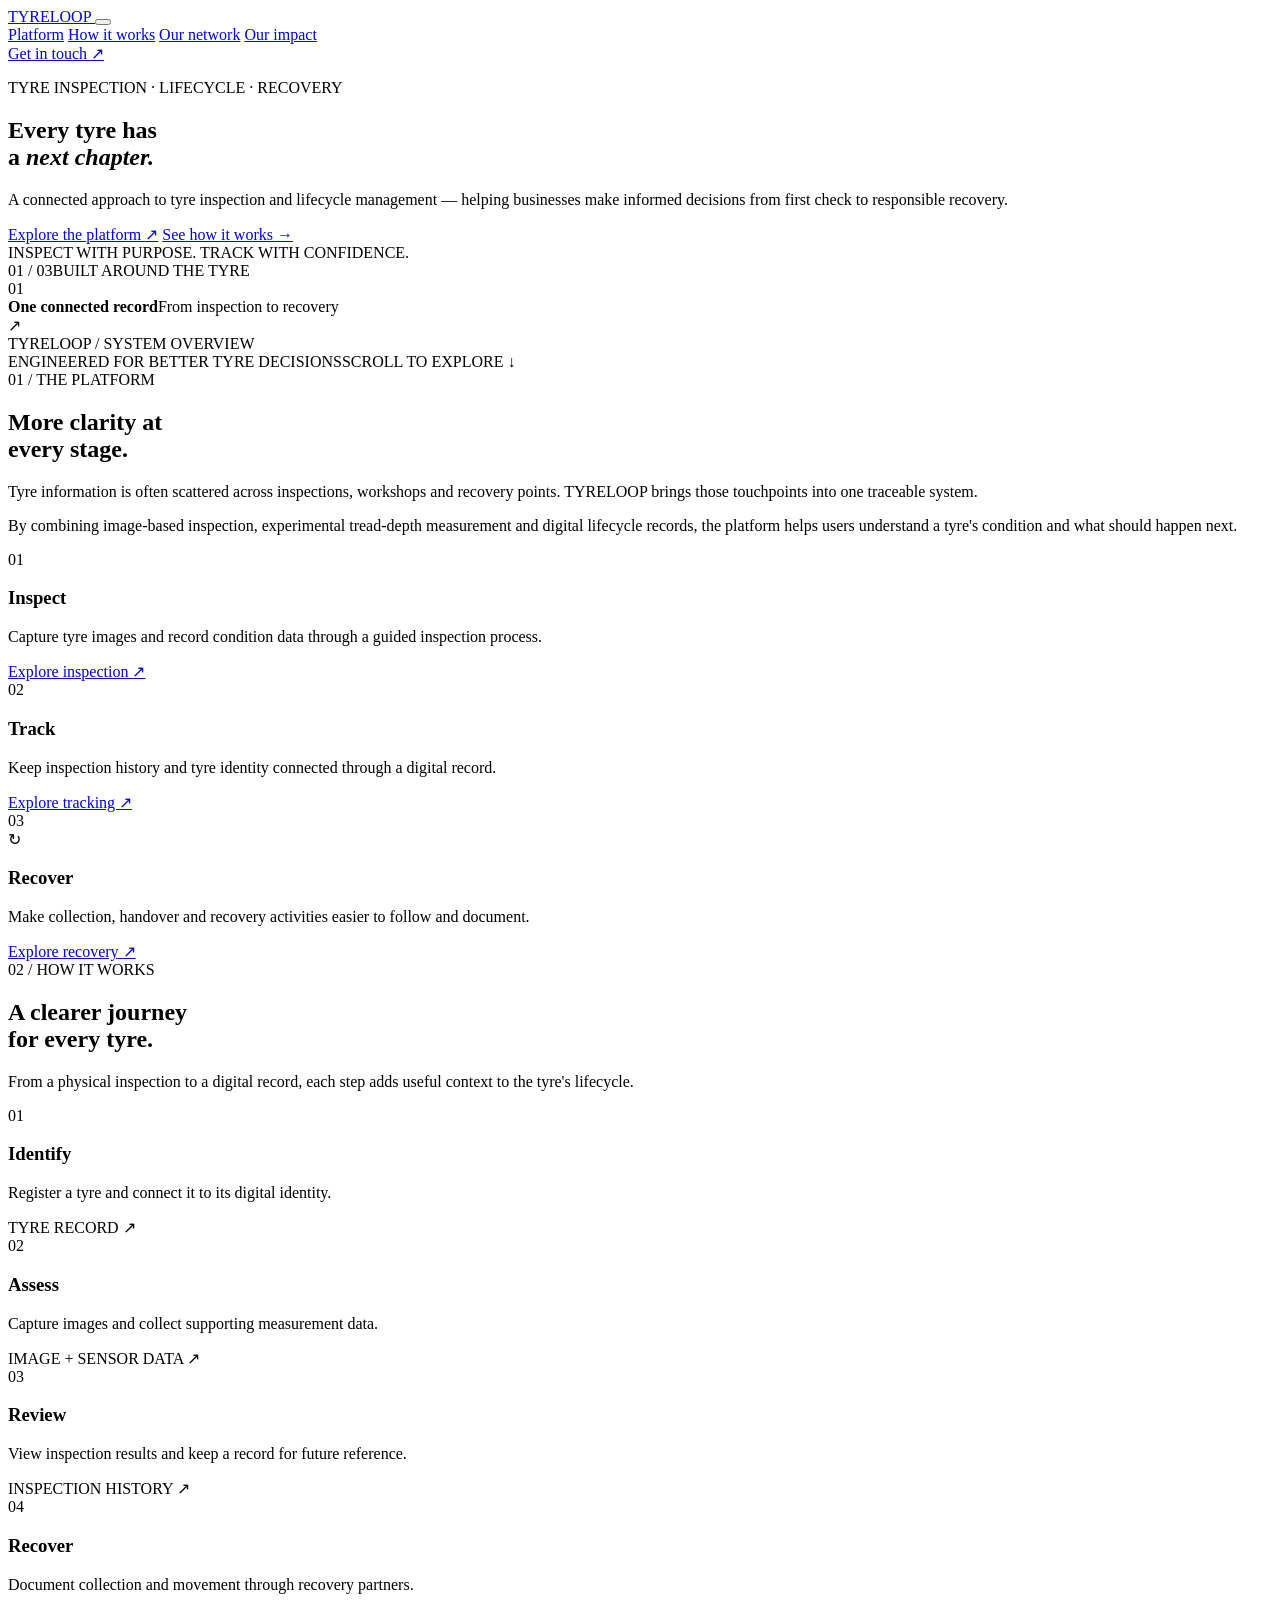
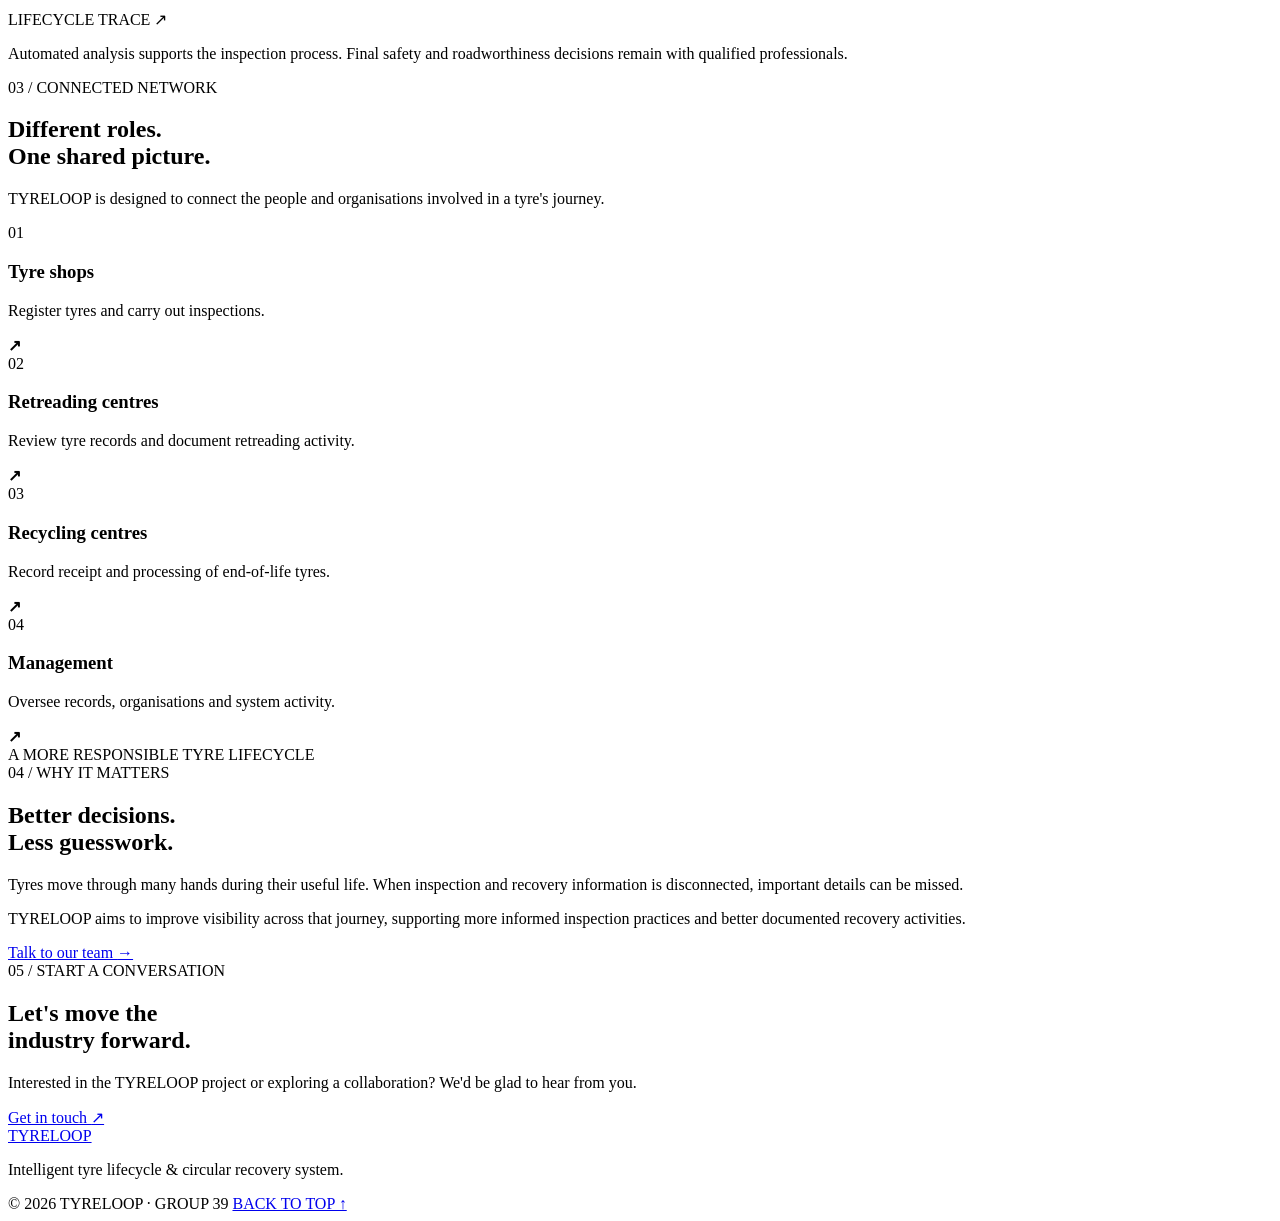
==== frontend/index.html @ 91b13e03 "Landing_Page" ====
<!DOCTYPE html>
<html lang="en">
<head>
  <meta charset="UTF-8">
  <meta name="viewport" content="width=device-width, initial-scale=1.0">
  <meta name="description" content="TYRELOOP brings tyre inspection, lifecycle records and recovery tracking into one connected platform.">
  <title>TYRELOOP — Smarter Tyre Lifecycle Management</title>
  <link rel="preconnect" href="https://fonts.googleapis.com">
  <link rel="preconnect" href="https://fonts.gstatic.com" crossorigin>
  <link href="https://fonts.googleapis.com/css2?family=DM+Sans:wght@400;500;600;700&family=Manrope:wght@400;500;600;700;800&display=swap" rel="stylesheet">
  <link rel="stylesheet" href="../assets/css/style.css">
</head>
<body>
  <header class="site-header">
    <a class="brand" href="#home" aria-label="TYRELOOP home">
      <span class="brand-mark"><span></span><span></span><span></span></span>
      <span>TYRELOOP</span>
    </a>
    <button class="menu-toggle" id="menuToggle" aria-label="Open navigation" aria-expanded="false">
      <span></span><span></span>
    </button>
    <nav class="main-nav" id="mainNav">
      <a href="#platform">Platform</a>
      <a href="#process">How it works</a>
      <a href="#network">Our network</a>
      <a href="#impact">Our impact</a>
    </nav>
    <a class="header-action" href="#contact">Get in touch <span>↗</span></a>
  </header>

  <main>
    <section class="hero" id="home">
      <div class="hero-copy">
        <p class="eyebrow"><span class="eyebrow-line"></span> TYRE INSPECTION · LIFECYCLE · RECOVERY</p>
        <h1>Every tyre has<br>a <em>next chapter.</em></h1>
        <p class="hero-description">A connected approach to tyre inspection and lifecycle management — helping businesses make informed decisions from first check to responsible recovery.</p>
        <div class="hero-actions">
          <a class="button button-dark" href="#platform">Explore the platform <span>↗</span></a>
          <a class="text-link" href="#process">See how it works <span>→</span></a>
        </div>
        <div class="hero-footnote">
          <span class="status-dot"></span>
          <span>INSPECT WITH PURPOSE. TRACK WITH CONFIDENCE.</span>
        </div>
      </div>
      <div class="hero-visual">
        <div class="hero-photo">
          <div class="photo-shade"></div>
          <div class="photo-caption"><span>01 / 03</span><span>BUILT AROUND THE TYRE</span></div>
        </div>
        <div class="visual-note">
          <span class="note-index">01</span>
          <div><strong>One connected record</strong><span>From inspection to recovery</span></div>
          <span class="note-arrow">↗</span>
        </div>
        <div class="vertical-label">TYRELOOP / SYSTEM OVERVIEW</div>
      </div>
      <div class="hero-bottom"><span>ENGINEERED FOR BETTER TYRE DECISIONS</span><span>SCROLL TO EXPLORE ↓</span></div>
    </section>

    <section class="intro section-pad" id="platform">
      <div class="section-kicker"><span>01</span> / THE PLATFORM</div>
      <div class="intro-content">
        <h2>More clarity at<br>every stage.</h2>
        <div class="intro-text">
          <p class="large-copy">Tyre information is often scattered across inspections, workshops and recovery points. TYRELOOP brings those touchpoints into one traceable system.</p>
          <p>By combining image-based inspection, experimental tread-depth measurement and digital lifecycle records, the platform helps users understand a tyre's condition and what should happen next.</p>
        </div>
      </div>
      <div class="capability-grid">
        <article class="capability">
          <span class="cap-number">01</span>
          <div class="cap-icon icon-scan"><span></span><span></span><span></span><span></span></div>
          <h3>Inspect</h3>
          <p>Capture tyre images and record condition data through a guided inspection process.</p>
          <a href="#process">Explore inspection <span>↗</span></a>
        </article>
        <article class="capability">
          <span class="cap-number">02</span>
          <div class="cap-icon icon-record"><span></span><span></span><span></span></div>
          <h3>Track</h3>
          <p>Keep inspection history and tyre identity connected through a digital record.</p>
          <a href="#process">Explore tracking <span>↗</span></a>
        </article>
        <article class="capability">
          <span class="cap-number">03</span>
          <div class="cap-icon icon-cycle">↻</div>
          <h3>Recover</h3>
          <p>Make collection, handover and recovery activities easier to follow and document.</p>
          <a href="#process">Explore recovery <span>↗</span></a>
        </article>
      </div>
    </section>

    <section class="process-section section-pad" id="process">
      <div class="section-kicker"><span>02</span> / HOW IT WORKS</div>
      <div class="process-heading">
        <h2>A clearer journey<br>for every tyre.</h2>
        <p>From a physical inspection to a digital record, each step adds useful context to the tyre's lifecycle.</p>
      </div>
      <div class="process-list">
        <article class="process-step">
          <span class="step-number">01</span>
          <div class="step-main"><h3>Identify</h3><p>Register a tyre and connect it to its digital identity.</p></div>
          <div class="step-detail">TYRE RECORD <span>↗</span></div>
        </article>
        <article class="process-step">
          <span class="step-number">02</span>
          <div class="step-main"><h3>Assess</h3><p>Capture images and collect supporting measurement data.</p></div>
          <div class="step-detail">IMAGE + SENSOR DATA <span>↗</span></div>
        </article>
        <article class="process-step">
          <span class="step-number">03</span>
          <div class="step-main"><h3>Review</h3><p>View inspection results and keep a record for future reference.</p></div>
          <div class="step-detail">INSPECTION HISTORY <span>↗</span></div>
        </article>
        <article class="process-step">
          <span class="step-number">04</span>
          <div class="step-main"><h3>Recover</h3><p>Document collection and movement through recovery partners.</p></div>
          <div class="step-detail">LIFECYCLE TRACE <span>↗</span></div>
        </article>
      </div>
      <p class="process-note">Automated analysis supports the inspection process. Final safety and roadworthiness decisions remain with qualified professionals.</p>
    </section>

    <section class="network-section section-pad" id="network">
      <div class="section-kicker"><span>03</span> / CONNECTED NETWORK</div>
      <div class="network-layout">
        <div>
          <h2>Different roles.<br>One shared picture.</h2>
          <p class="network-copy">TYRELOOP is designed to connect the people and organisations involved in a tyre's journey.</p>
        </div>
        <div class="network-cards">
          <div class="network-card"><span>01</span><div><h3>Tyre shops</h3><p>Register tyres and carry out inspections.</p></div><b>↗</b></div>
          <div class="network-card"><span>02</span><div><h3>Retreading centres</h3><p>Review tyre records and document retreading activity.</p></div><b>↗</b></div>
          <div class="network-card"><span>03</span><div><h3>Recycling centres</h3><p>Record receipt and processing of end-of-life tyres.</p></div><b>↗</b></div>
          <div class="network-card"><span>04</span><div><h3>Management</h3><p>Oversee records, organisations and system activity.</p></div><b>↗</b></div>
        </div>
      </div>
    </section>

    <section class="impact-section" id="impact">
      <div class="impact-image">
        <div class="impact-image-label">A MORE RESPONSIBLE TYRE LIFECYCLE</div>
      </div>
      <div class="impact-copy">
        <div class="section-kicker"><span>04</span> / WHY IT MATTERS</div>
        <h2>Better decisions.<br>Less guesswork.</h2>
        <p>Tyres move through many hands during their useful life. When inspection and recovery information is disconnected, important details can be missed.</p>
        <p>TYRELOOP aims to improve visibility across that journey, supporting more informed inspection practices and better documented recovery activities.</p>
        <a class="text-link" href="#contact">Talk to our team <span>→</span></a>
      </div>
    </section>

    <section class="contact-section section-pad" id="contact">
      <div class="section-kicker"><span>05</span> / START A CONVERSATION</div>
      <div class="contact-content">
        <h2>Let's move the<br>industry forward.</h2>
        <div>
          <p>Interested in the TYRELOOP project or exploring a collaboration? We'd be glad to hear from you.</p>
          <a class="button button-light" href="mailto:hello@tyreloop.lk">Get in touch <span>↗</span></a>
        </div>
      </div>
    </section>
  </main>

  <footer class="site-footer">
    <a class="brand footer-brand" href="#home">
      <span class="brand-mark"><span></span><span></span><span></span></span>
      <span>TYRELOOP</span>
    </a>
    <p>Intelligent tyre lifecycle & circular recovery system.</p>
    <span class="footer-meta">© 2026 TYRELOOP · GROUP 39</span>
    <a class="back-top" href="#home">BACK TO TOP ↑</a>
  </footer>

  <script src="assets/js/script.js"></script>
</body>
</html>
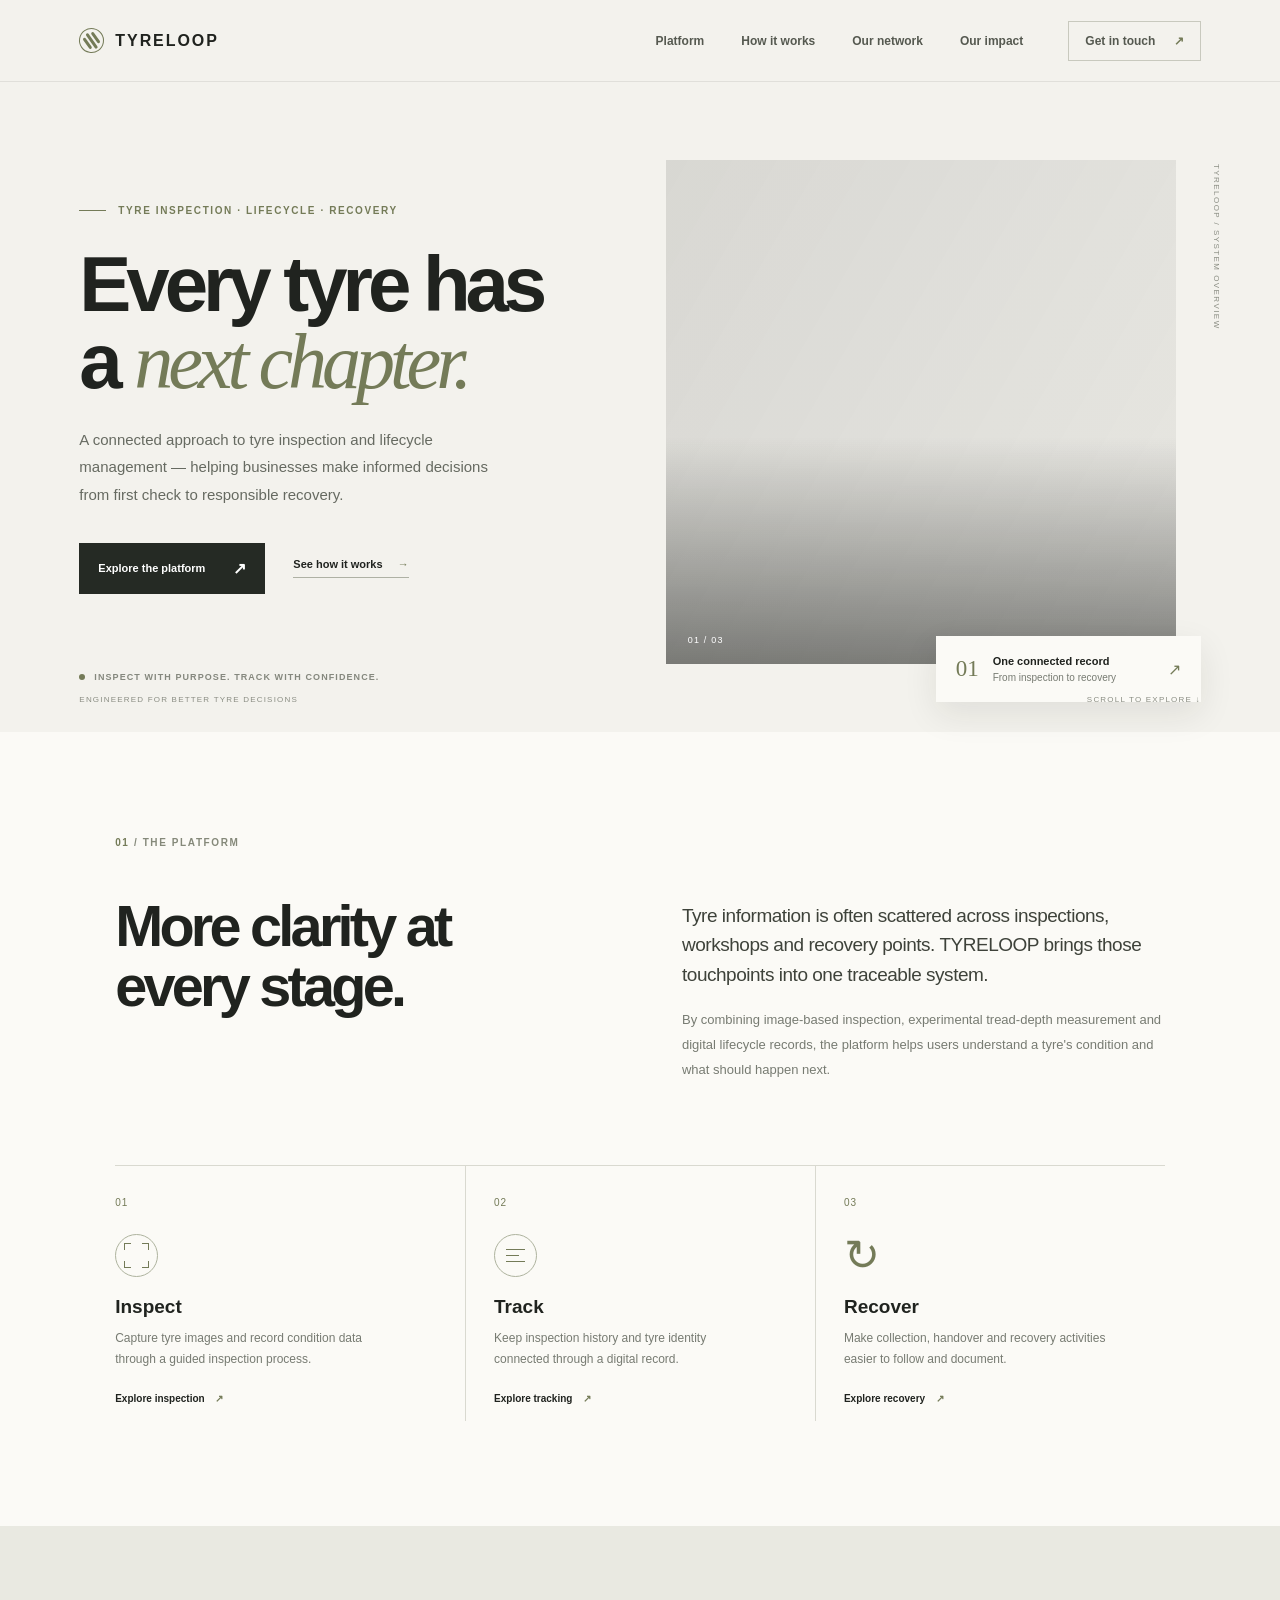
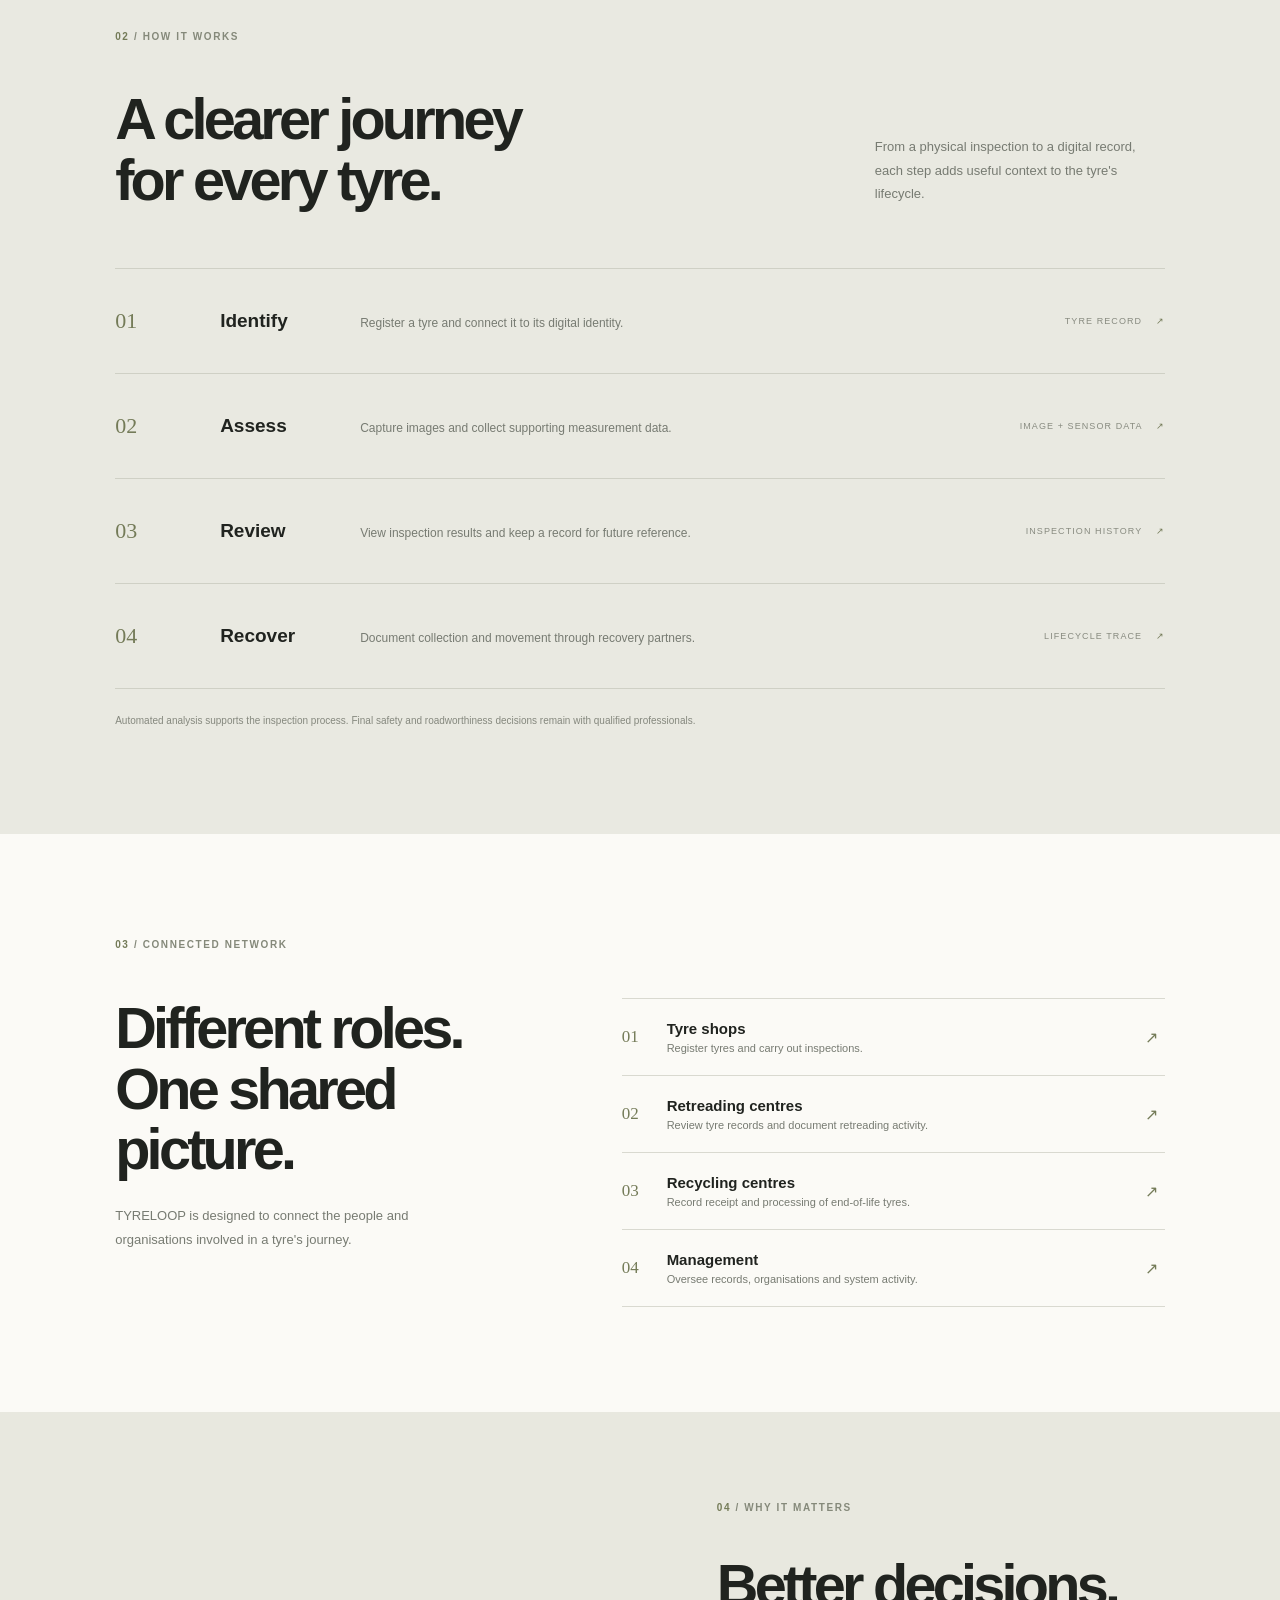
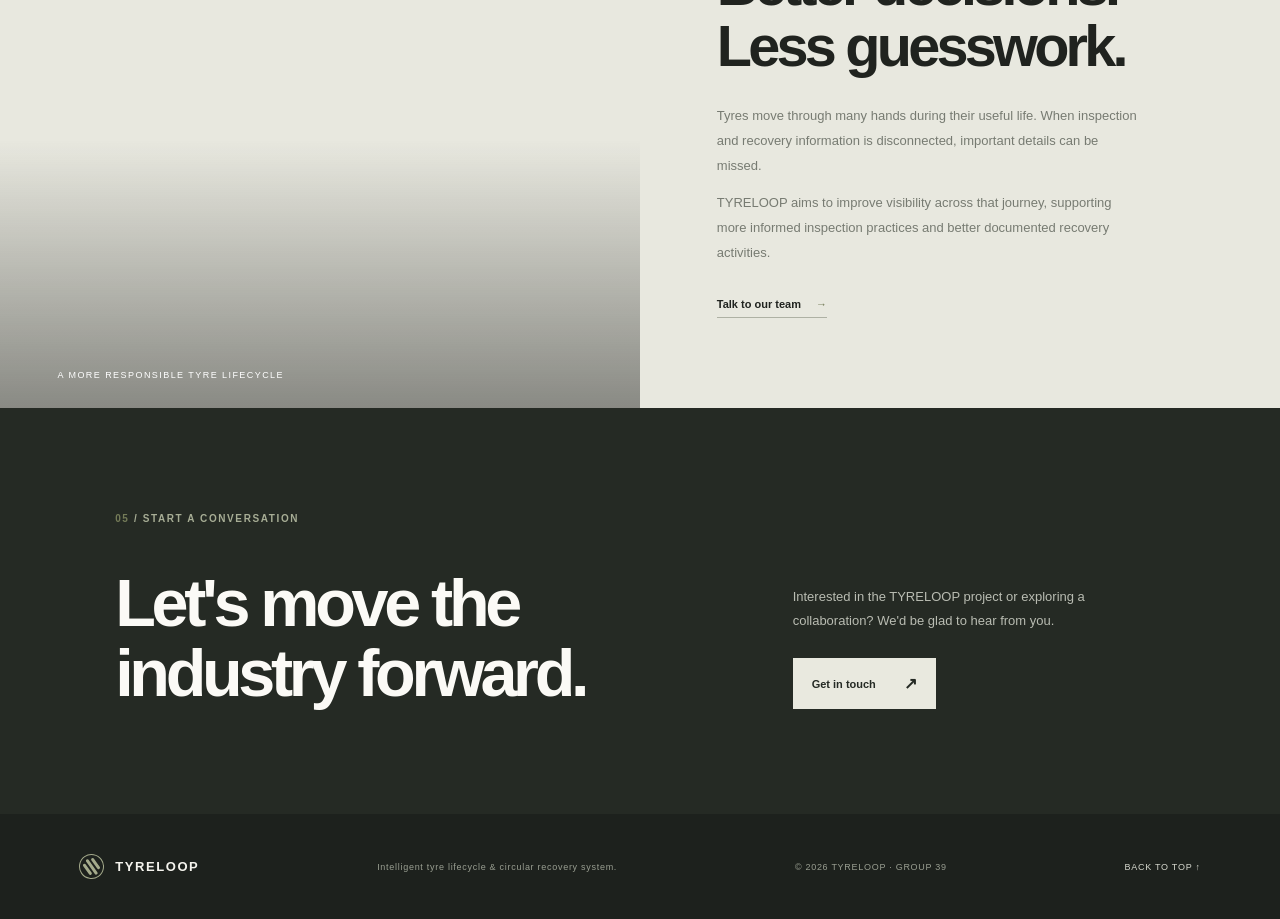
==== commit 3bdf2ca9: "update_1.3" ====
--- a/frontend/index.html
+++ b/frontend/index.html
@@ -8,7 +8,7 @@
   <link rel="preconnect" href="https://fonts.googleapis.com">
   <link rel="preconnect" href="https://fonts.gstatic.com" crossorigin>
   <link href="https://fonts.googleapis.com/css2?family=DM+Sans:wght@400;500;600;700&family=Manrope:wght@400;500;600;700;800&display=swap" rel="stylesheet">
-  <link rel="stylesheet" href="../assets/css/style.css">
+  <link rel="stylesheet" href="css/style.css">
 </head>
 <body>
   <header class="site-header">
@@ -174,6 +174,6 @@
     <a class="back-top" href="#home">BACK TO TOP ↑</a>
   </footer>
 
-  <script src="assets/js/script.js"></script>
+  <script src="js/script.js"></script>
 </body>
 </html>
--- a/frontend/css/style.css
+++ b/frontend/css/style.css
@@ -0,0 +1,182 @@
+@import url('https://fonts.googleapis.com/css2?family=DM+Sans:wght@400;500;600;700&family=Manrope:wght@400;500;600;700;800&display=swap');
+
+:root {
+  --ink: #20231f;
+  --muted: #777b72;
+  --paper: #f3f2ed;
+  --white: #fbfaf6;
+  --olive: #747b58;
+  --line: #d9d9d0;
+  --dark: #252a24;
+  --serif: Georgia, 'Times New Roman', serif;
+}
+
+* { box-sizing: border-box; }
+html { scroll-behavior: smooth; }
+body { margin: 0; background: var(--paper); color: var(--ink); font-family: 'DM Sans', sans-serif; }
+a { color: inherit; text-decoration: none; }
+button { font: inherit; }
+.site-header { height: 82px; padding: 0 6.2%; display: flex; align-items: center; justify-content: space-between; background: var(--paper); border-bottom: 1px solid rgba(32,35,31,.09); position: relative; z-index: 5; }
+.brand { display: inline-flex; align-items: center; gap: 11px; font-family: Manrope, sans-serif; font-size: 16px; font-weight: 800; letter-spacing: .12em; }
+.brand-mark { width: 25px; height: 25px; display: flex; align-items: center; justify-content: center; gap: 2px; border: 1px solid var(--olive); border-radius: 50%; transform: rotate(-35deg); }
+.brand-mark span { display: block; width: 3px; height: 13px; border-radius: 5px; background: var(--olive); }
+.brand-mark span:nth-child(2) { height: 18px; }
+.main-nav { display: flex; align-items: center; gap: 37px; margin-left: auto; margin-right: 45px; }
+.main-nav a, .header-action { font-size: 12px; font-weight: 600; color: #555950; transition: color .2s; }
+.main-nav a:hover, .header-action:hover { color: var(--olive); }
+.header-action { border: 1px solid #c8c9be; padding: 12px 16px; }
+.header-action span { margin-left: 15px; color: var(--olive); }
+.menu-toggle { display: none; }
+.hero { min-height: 650px; padding: 78px 6.2% 30px; display: grid; grid-template-columns: 1fr 1.03fr; column-gap: 6%; position: relative; }
+.hero-copy { padding-top: 45px; }
+.eyebrow, .section-kicker { font-size: 10px; letter-spacing: .16em; font-weight: 700; color: var(--olive); }
+.eyebrow { display: flex; align-items: center; gap: 12px; }
+.eyebrow-line { width: 27px; height: 1px; background: var(--olive); }
+h1, h2, h3, p { margin-top: 0; }
+h1, h2 { font-family: Manrope, sans-serif; letter-spacing: -.065em; font-weight: 600; }
+h1 { font-size: clamp(55px, 6.1vw, 88px); line-height: .99; margin: 30px 0 25px; }
+h1 em { color: var(--olive); font-family: var(--serif); font-weight: 400; }
+.hero-description { max-width: 440px; color: #666a61; font-size: 15px; line-height: 1.85; }
+.hero-actions { display: flex; align-items: center; gap: 28px; margin-top: 34px; }
+.button { display: inline-flex; align-items: center; justify-content: space-between; gap: 28px; padding: 16px 19px; font-size: 11px; font-weight: 700; transition: transform .2s, background .2s; }
+.button:hover { transform: translateY(-2px); }
+.button-dark { background: var(--dark); color: white; }
+.button-dark span, .button-light span { font-size: 16px; }
+.text-link { font-size: 11px; font-weight: 700; border-bottom: 1px solid #aeb1a4; padding-bottom: 7px; }
+.text-link span { margin-left: 12px; color: var(--olive); }
+.hero-footnote { display: flex; align-items: center; gap: 9px; margin-top: 78px; font-size: 9px; letter-spacing: .12em; color: #85887e; font-weight: 700; }
+.status-dot { width: 6px; height: 6px; border-radius: 50%; background: var(--olive); }
+.hero-visual { position: relative; min-height: 480px; }
+.hero-photo { position: absolute; inset: 0 25px 38px 0; overflow: hidden; background: linear-gradient(120deg, rgba(21,25,20,.12), rgba(21,25,20,.05)), url('https://images.unsplash.com/photo-1486262715619-67b85e0b08d3?auto=format&fit=crop&w=1400&q=85') center/cover; filter: saturate(.62); }
+.photo-shade { position: absolute; inset: 0; background: linear-gradient(180deg, transparent 55%, rgba(20,23,19,.5)); }
+.photo-caption { position: absolute; bottom: 19px; left: 22px; right: 22px; display: flex; justify-content: space-between; color: white; font-size: 9px; letter-spacing: .13em; }
+.visual-note { position: absolute; bottom: 0; right: 0; width: 265px; background: var(--white); padding: 19px 20px; display: flex; align-items: center; gap: 14px; box-shadow: 0 12px 35px rgba(30,34,27,.09); }
+.note-index { color: var(--olive); font-family: var(--serif); font-size: 23px; }
+.visual-note div { display: flex; flex-direction: column; gap: 5px; }
+.visual-note strong { font-size: 11px; }
+.visual-note div span { color: var(--muted); font-size: 10px; }
+.note-arrow { margin-left: auto; color: var(--olive); }
+.vertical-label { position: absolute; right: -20px; top: 4px; writing-mode: vertical-rl; font-size: 8px; letter-spacing: .18em; color: #8a8d83; }
+.hero-bottom { position: absolute; bottom: 28px; left: 6.2%; right: 6.2%; display: flex; justify-content: space-between; font-size: 8px; letter-spacing: .15em; color: #8a8d83; }
+.section-pad { padding: 105px 9%; }
+.intro { background: var(--white); }
+.section-kicker { color: #85897a; }
+.section-kicker span { color: var(--olive); }
+.intro-content { display: grid; grid-template-columns: 1fr 1fr; gap: 8%; margin: 48px 0 70px; }
+h2 { font-size: clamp(40px, 4.5vw, 61px); line-height: 1.05; margin-bottom: 0; }
+.intro-text { max-width: 490px; padding-top: 5px; }
+.large-copy { font-family: Manrope, sans-serif; font-size: 19px; line-height: 1.55; letter-spacing: -.025em; color: #3e423a; }
+.intro-text p:last-child, .network-copy, .impact-copy > p { font-size: 13px; line-height: 1.9; color: var(--muted); }
+.capability-grid { display: grid; grid-template-columns: repeat(3, 1fr); border-top: 1px solid var(--line); }
+.capability { min-height: 255px; padding: 26px 28px 10px 0; position: relative; }
+.capability + .capability { border-left: 1px solid var(--line); padding-left: 28px; }
+.cap-number { color: var(--olive); font-size: 10px; letter-spacing: .1em; }
+.cap-icon { width: 43px; height: 43px; margin: 24px 0 19px; color: var(--olive); position: relative; }
+.icon-scan { border: 1px solid #aeb39e; border-radius: 50%; }
+.icon-scan span { position: absolute; width: 7px; height: 7px; border: 1px solid var(--olive); }
+.icon-scan span:nth-child(1) { top: 8px; left: 8px; border-right: 0; border-bottom: 0; }
+.icon-scan span:nth-child(2) { top: 8px; right: 8px; border-left: 0; border-bottom: 0; }
+.icon-scan span:nth-child(3) { bottom: 8px; left: 8px; border-right: 0; border-top: 0; }
+.icon-scan span:nth-child(4) { bottom: 8px; right: 8px; border-left: 0; border-top: 0; }
+.icon-record { border: 1px solid #aeb39e; border-radius: 50%; display: flex; flex-direction: column; justify-content: center; gap: 5px; padding: 0 11px; }
+.icon-record span { height: 1px; background: var(--olive); }
+.icon-record span:nth-child(2) { width: 70%; }
+.icon-cycle { font-size: 43px; line-height: 1; font-weight: 300; }
+.capability h3 { font-family: Manrope, sans-serif; font-size: 19px; margin-bottom: 10px; }
+.capability p { min-height: 45px; max-width: 270px; font-size: 12px; line-height: 1.75; color: var(--muted); }
+.capability a { display: inline-block; margin-top: 8px; font-size: 10px; font-weight: 700; }
+.capability a span { color: var(--olive); margin-left: 8px; }
+.process-section { background: #e9e9e1; }
+.process-heading { display: flex; justify-content: space-between; align-items: end; margin: 47px 0 58px; }
+.process-heading > p { width: 290px; font-size: 13px; line-height: 1.8; color: var(--muted); margin-bottom: 5px; }
+.process-list { border-top: 1px solid #cfd0c5; }
+.process-step { display: grid; grid-template-columns: 10% 1fr 24%; align-items: center; min-height: 105px; border-bottom: 1px solid #cfd0c5; }
+.step-number { font-family: var(--serif); font-size: 22px; color: var(--olive); }
+.step-main { display: flex; align-items: baseline; gap: 35px; }
+.step-main h3 { font-family: Manrope, sans-serif; font-size: 19px; min-width: 105px; margin: 0; }
+.step-main p { color: var(--muted); font-size: 12px; margin: 0; }
+.step-detail { justify-self: end; font-size: 9px; letter-spacing: .12em; color: #888b80; }
+.step-detail span { color: var(--olive); margin-left: 10px; }
+.process-note { margin: 23px 0 0; font-size: 10px; color: #85887e; line-height: 1.7; }
+.network-section { background: var(--white); }
+.network-layout { display: grid; grid-template-columns: .85fr 1.15fr; gap: 10%; margin-top: 48px; }
+.network-copy { max-width: 300px; margin-top: 24px; }
+.network-cards { border-top: 1px solid var(--line); }
+.network-card { display: grid; grid-template-columns: 45px 1fr 20px; align-items: center; padding: 21px 0; border-bottom: 1px solid var(--line); }
+.network-card > span { font-family: var(--serif); color: var(--olive); font-size: 17px; }
+.network-card h3 { font-family: Manrope, sans-serif; font-size: 15px; margin: 0 0 5px; }
+.network-card p { color: var(--muted); font-size: 11px; margin: 0; }
+.network-card b { color: var(--olive); font-weight: 400; }
+.impact-section { display: grid; grid-template-columns: 1fr 1fr; background: #e8e8df; }
+.impact-image { min-height: 540px; position: relative; background: linear-gradient(180deg, transparent 55%, rgba(20,23,19,.45)), url('https://images.unsplash.com/photo-1519641471654-76ce0107ad1b?auto=format&fit=crop&w=1200&q=85') center/cover; filter: saturate(.55); }
+.impact-image-label { position: absolute; left: 9%; bottom: 28px; color: white; font-size: 9px; letter-spacing: .16em; }
+.impact-copy { padding: 90px 12%; align-self: center; }
+.impact-copy h2 { margin: 42px 0 28px; }
+.impact-copy > p { max-width: 420px; }
+.impact-copy .text-link { display: inline-block; margin-top: 20px; }
+.contact-section { background: var(--dark); color: var(--white); }
+.contact-section .section-kicker { color: #a7ad95; }
+.contact-content { display: grid; grid-template-columns: 1fr .65fr; gap: 10%; align-items: end; margin-top: 45px; }
+.contact-content h2 { font-size: clamp(43px, 5.2vw, 70px); }
+.contact-content p { color: #b9bcb2; font-size: 13px; line-height: 1.8; max-width: 340px; }
+.button-light { background: #e9e9df; color: var(--dark); margin-top: 13px; }
+.site-footer { min-height: 105px; padding: 25px 6.2%; display: flex; align-items: center; justify-content: space-between; background: #1d211d; color: #f4f3ed; }
+.footer-brand { font-size: 13px; }
+.footer-brand .brand-mark { border-color: #a4aa8b; }
+.footer-brand .brand-mark span { background: #a4aa8b; }
+.site-footer p, .footer-meta, .back-top { margin: 0; color: #999e91; font-size: 9px; letter-spacing: .08em; }
+.back-top { color: #d6d8ce; }
+
+@media (max-width: 900px) {
+  .site-header { padding: 0 5%; }
+  .main-nav { gap: 19px; margin-right: 22px; }
+  .hero { padding-left: 5%; padding-right: 5%; column-gap: 4%; }
+  .hero-bottom { left: 5%; right: 5%; }
+  .section-pad { padding: 85px 7%; }
+  .impact-copy { padding: 70px 9%; }
+}
+@media (max-width: 680px) {
+  .site-header { height: 70px; }
+  .brand { font-size: 14px; }
+  .menu-toggle { display: flex; flex-direction: column; gap: 6px; border: 0; background: none; padding: 10px; margin-left: auto; }
+  .menu-toggle span { width: 23px; height: 1px; background: var(--ink); }
+  .main-nav { display: none; position: absolute; top: 70px; left: 0; right: 0; padding: 22px 6%; background: var(--paper); border-bottom: 1px solid var(--line); flex-direction: column; align-items: flex-start; gap: 20px; margin: 0; }
+  .main-nav.open { display: flex; }
+  .header-action { display: none; }
+  .hero { display: flex; flex-direction: column; padding: 55px 6% 65px; }
+  .hero-copy { padding-top: 0; }
+  h1 { font-size: clamp(53px, 14vw, 76px); }
+  .hero-description { font-size: 13px; }
+  .hero-actions { gap: 18px; flex-wrap: wrap; }
+  .hero-footnote { margin-top: 42px; }
+  .hero-visual { min-height: 370px; margin-top: 45px; }
+  .hero-photo { inset: 0 15px 35px 0; }
+  .vertical-label { right: -13px; }
+  .hero-bottom { bottom: 22px; font-size: 7px; }
+  .section-pad { padding: 72px 7%; }
+  .intro-content, .network-layout, .contact-content { grid-template-columns: 1fr; gap: 28px; margin-top: 35px; }
+  .intro-content { margin-bottom: 45px; }
+  .large-copy { font-size: 17px; }
+  .capability-grid { grid-template-columns: 1fr; }
+  .capability, .capability + .capability { border-left: 0; border-bottom: 1px solid var(--line); padding: 22px 0 25px; min-height: 0; }
+  .capability p { min-height: 0; }
+  .cap-icon { margin: 18px 0 14px; }
+  .process-heading { display: block; margin: 35px 0 35px; }
+  .process-heading > p { width: auto; margin-top: 22px; }
+  .process-step { grid-template-columns: 38px 1fr; padding: 20px 0; gap: 10px; }
+  .step-main { display: block; }
+  .step-main h3 { margin-bottom: 7px; }
+  .step-main p { line-height: 1.6; }
+  .step-detail { display: none; }
+  .network-layout { margin-top: 35px; }
+  .impact-section { grid-template-columns: 1fr; }
+  .impact-image { min-height: 330px; }
+  .impact-copy { padding: 65px 7%; }
+  .impact-copy h2 { margin: 30px 0 22px; }
+  .contact-content { margin-top: 35px; }
+  .contact-content h2 { font-size: 48px; }
+  .site-footer { padding: 28px 7%; display: grid; grid-template-columns: 1fr 1fr; gap: 18px; }
+  .site-footer p { grid-column: 1 / -1; grid-row: 2; }
+  .footer-meta { grid-column: 1; }
+  .back-top { grid-column: 2; justify-self: end; }
+}
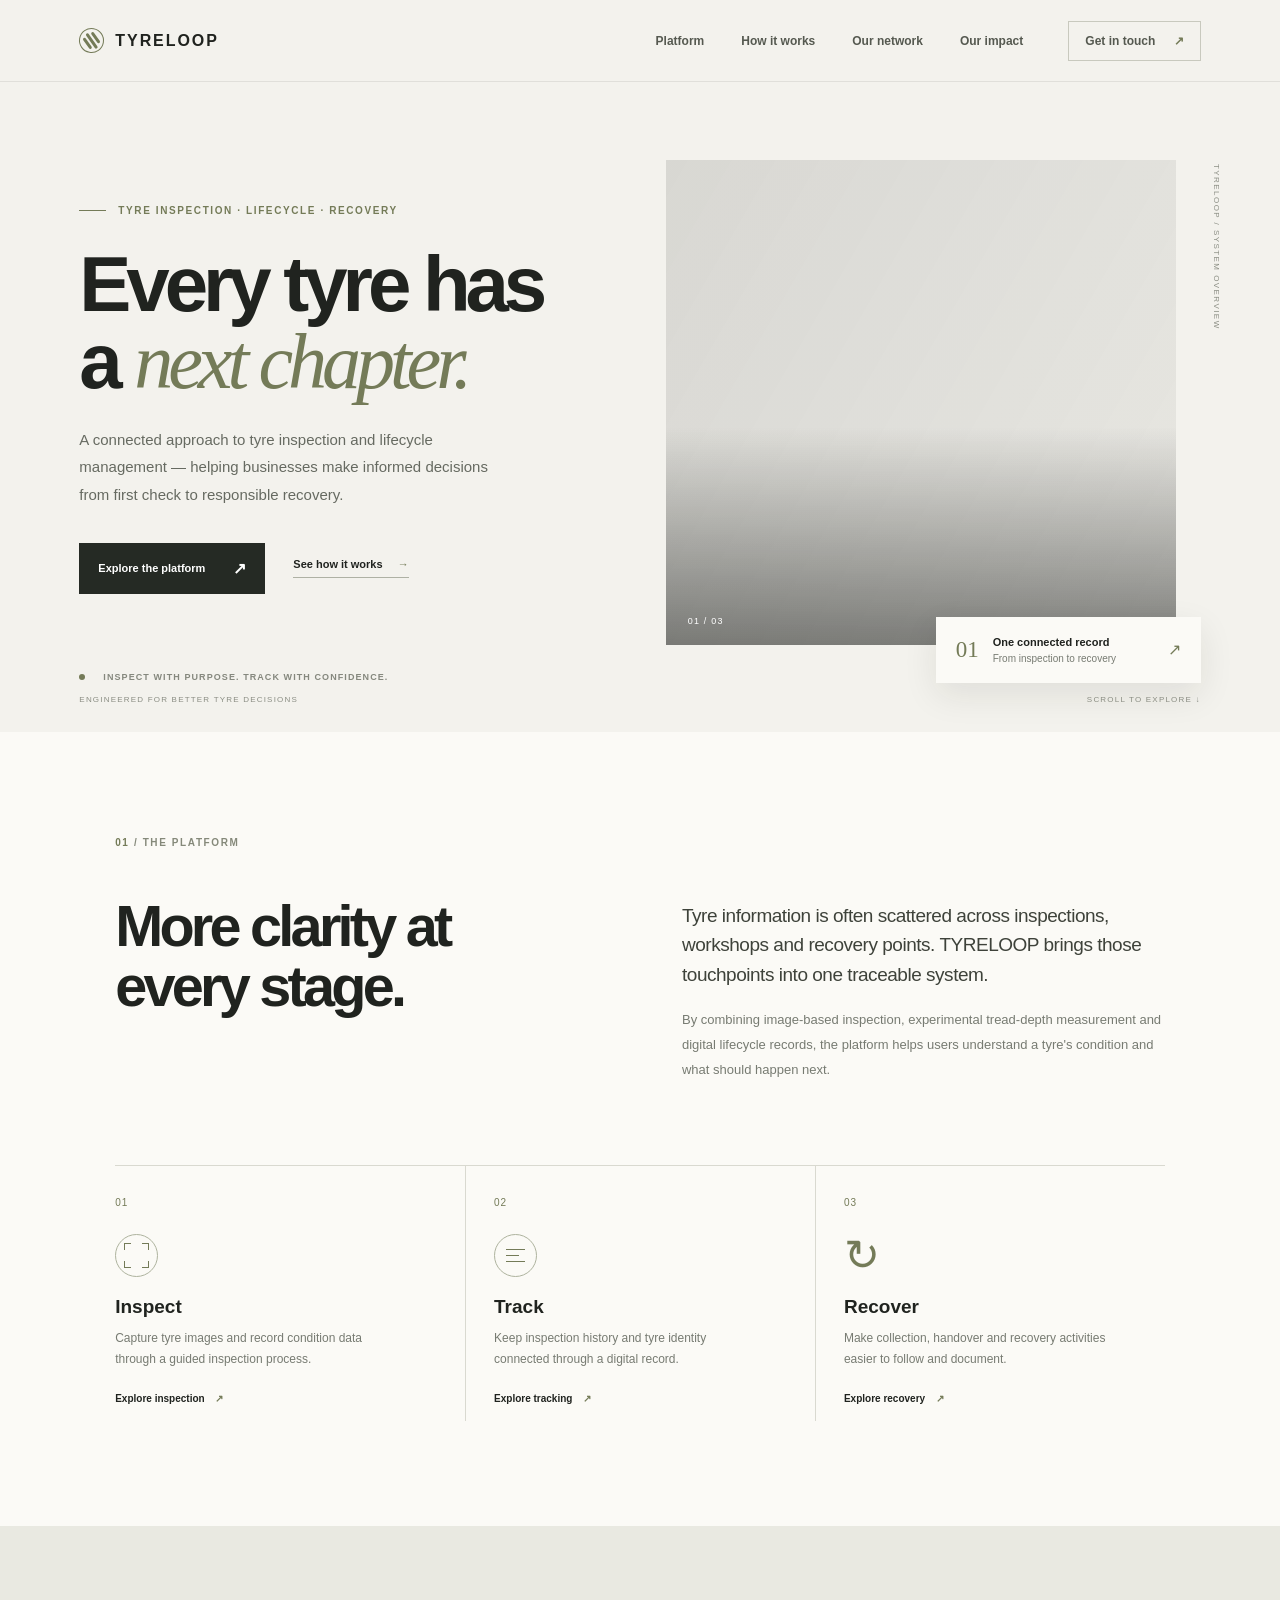
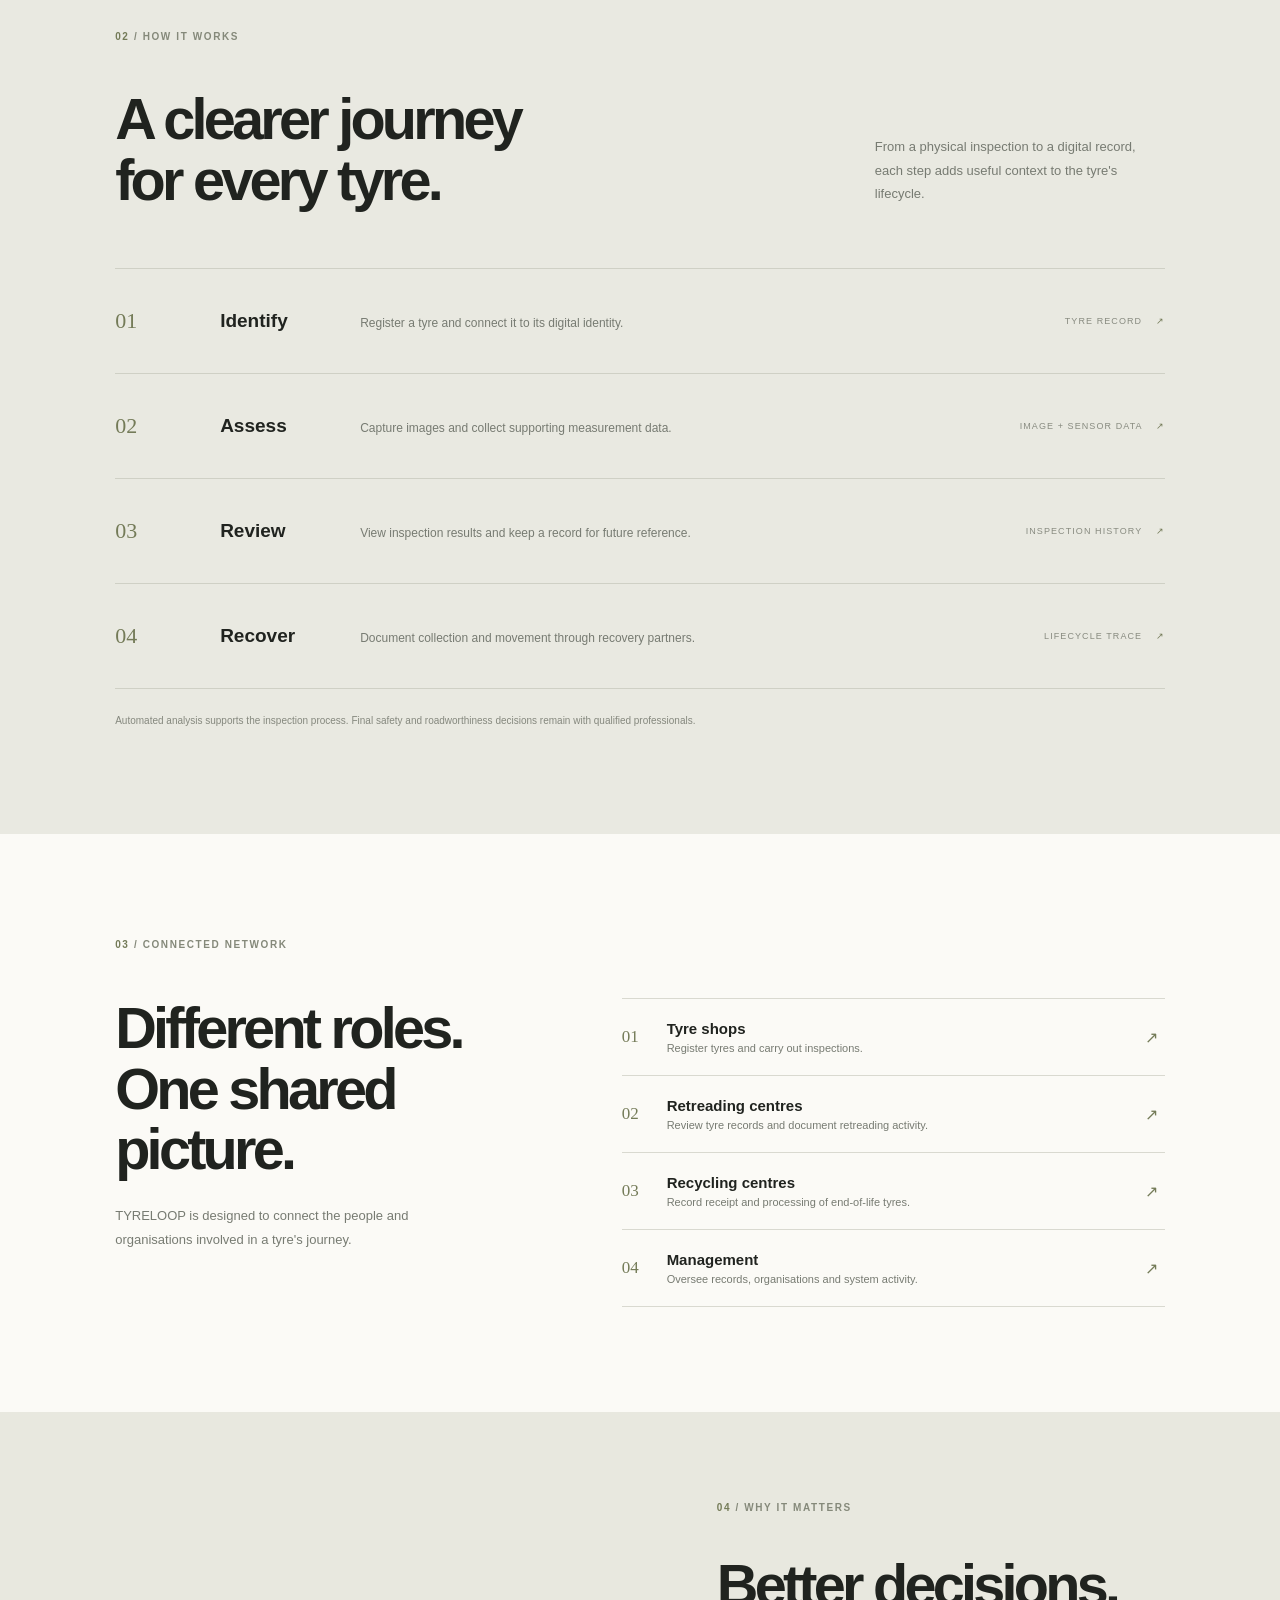
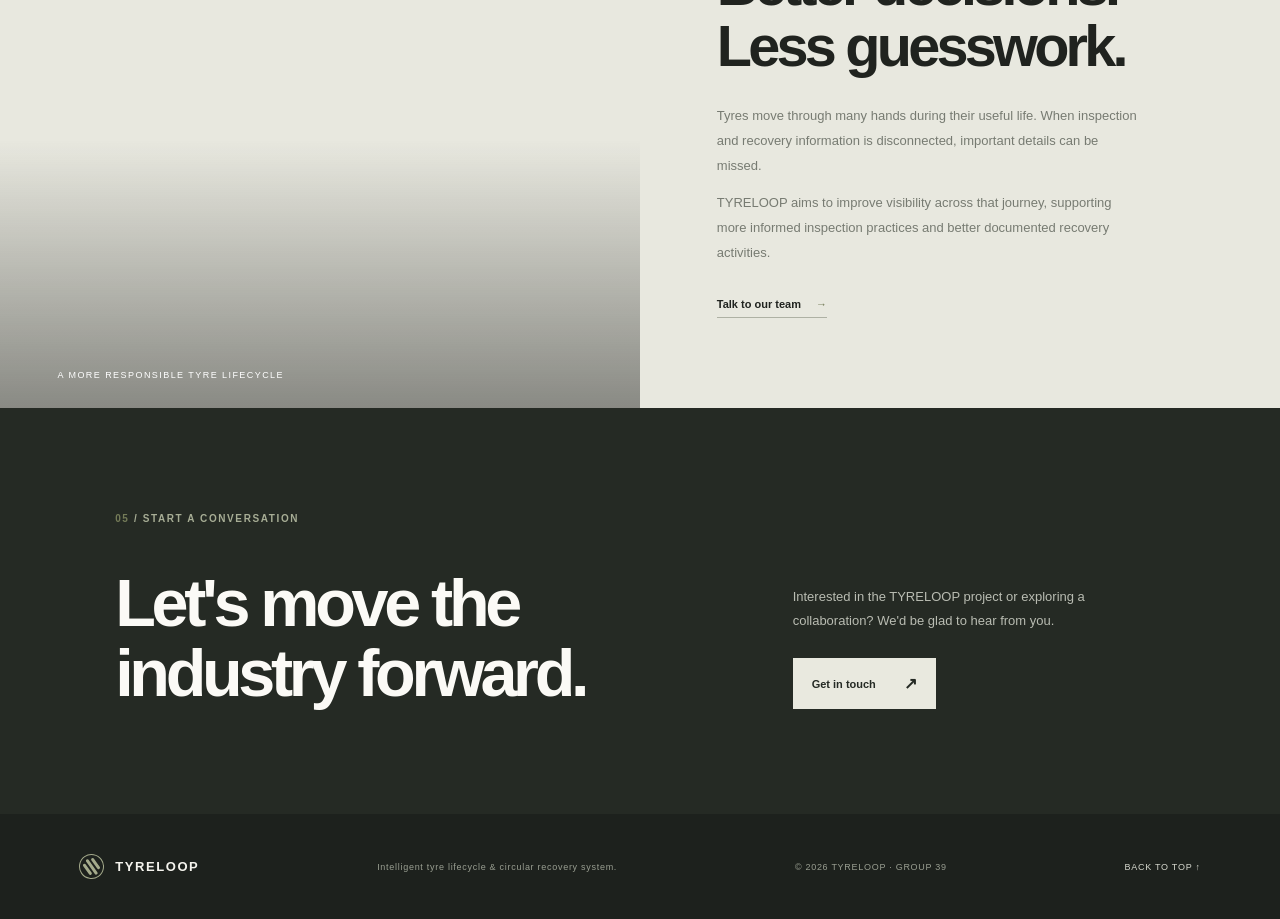
==== commit 8e153c7e: "update_backend" ====
--- a/frontend/index.html
+++ b/frontend/index.html
@@ -39,7 +39,8 @@
           <a class="text-link" href="#process">See how it works <span>→</span></a>
         </div>
         <div class="hero-footnote">
-          <span class="status-dot"></span>
+          <span class="status-dot"></span> 
+          <br>
           <span>INSPECT WITH PURPOSE. TRACK WITH CONFIDENCE.</span>
         </div>
       </div>
@@ -55,6 +56,7 @@
         </div>
         <div class="vertical-label">TYRELOOP / SYSTEM OVERVIEW</div>
       </div>
+      <br>
       <div class="hero-bottom"><span>ENGINEERED FOR BETTER TYRE DECISIONS</span><span>SCROLL TO EXPLORE ↓</span></div>
     </section>
 
@@ -79,6 +81,7 @@
           <span class="cap-number">02</span>
           <div class="cap-icon icon-record"><span></span><span></span><span></span></div>
           <h3>Track</h3>
+          
           <p>Keep inspection history and tyre identity connected through a digital record.</p>
           <a href="#process">Explore tracking <span>↗</span></a>
         </article>
